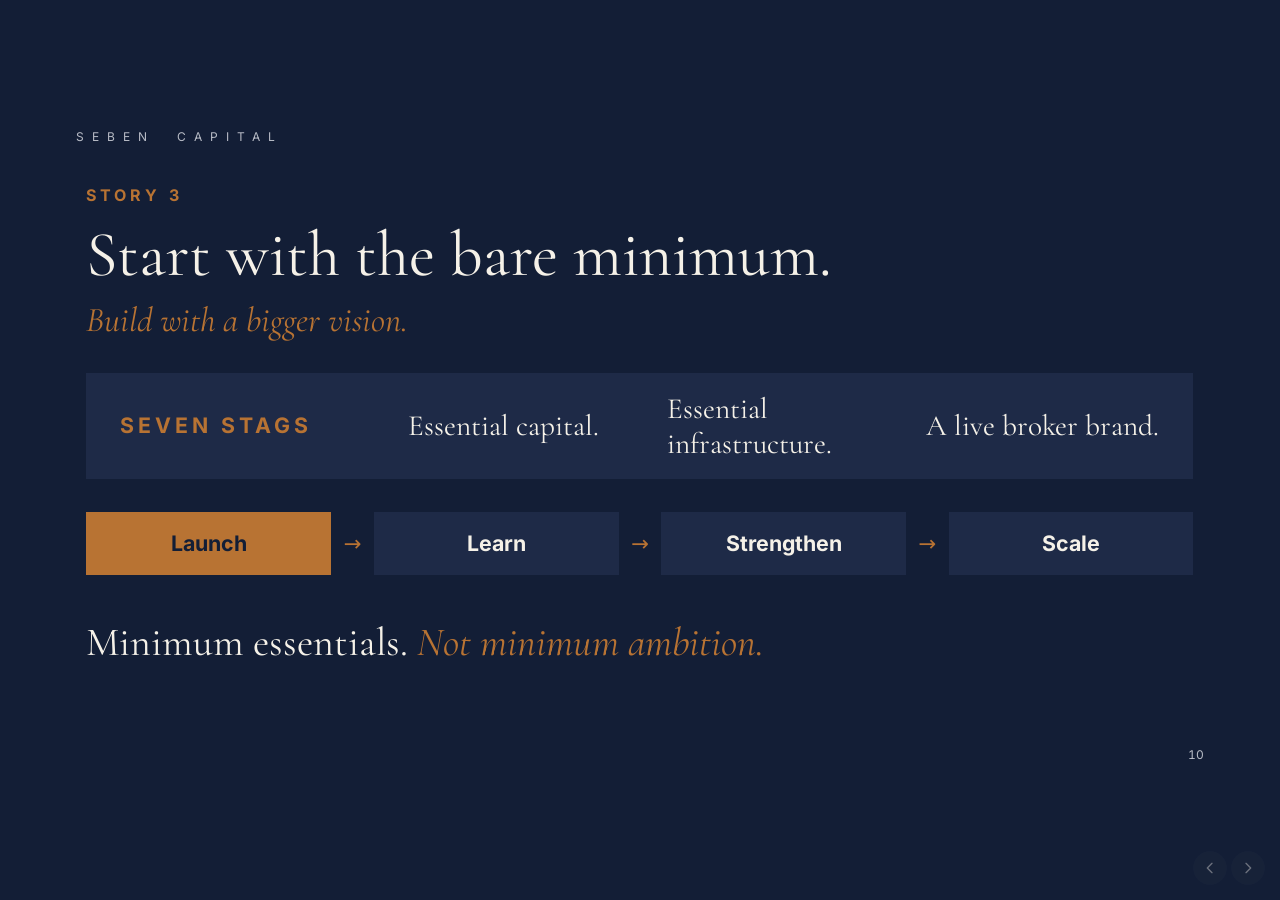
==== 10.html @ 548463ee "Seben Capital BNI site" ====
<!DOCTYPE html>
<html lang="en">
<head>
<meta charset="utf-8">
<meta name="viewport" content="width=device-width, initial-scale=1, viewport-fit=cover">
<title>Seben Capital — 10</title>
<meta name="theme-color" content="#131E36">
<link rel="preload" href="assets/fonts/CormorantGaramond-normal-400-latin.woff2" as="font" type="font/woff2" crossorigin>
<link rel="stylesheet" href="assets/fonts.css">
<link rel="stylesheet" href="assets/css/style.css">
</head>
<body class="s10" data-prev="09.html" data-next="11.html">
<main class="stage">
<div class="el in pre kick" style="--n:12;--l:6.7502%;--t:12.6667%;--w:45.0011%;--h:4.0000%;text-align:left;--a:center;letter-spacing:0.250em"><p><span style="color:#B87333;font-weight:700">STORY 3</span></p></div>
<div class="el cg head" style="--n:48;--l:6.7502%;--t:17.3333%;--w:86.4772%;--h:11.3333%;text-align:left;--a:center"><p><span style="color:#F5F1E8">Start with the bare minimum.</span></p></div>
<div class="el cg sub" style="--n:26;--l:6.7502%;--t:28.6667%;--w:86.4772%;--h:6.6667%;text-align:left;--a:center"><p><span style="color:#B87333;font-style:italic">Build with a bigger vision.</span></p></div>
<div class="panel" style="--l:6.7502%;--t:39.3333%;--w:86.4772%;--h:14.6667%;background:#1E2A47"><div class="el in plabel pre" style="--n:16;--l:3.0356%;--t:0.0000%;--w:25.1518%;--h:100.0000%;text-align:left;--a:center;letter-spacing:0.188em"><p><span style="color:#B87333;font-weight:700">SEVEN STAGS</span></p></div><div class="el cg item" style="--n:22;--l:29.0546%;--t:0.0000%;--w:22.5499%;--h:100.0000%;text-align:left;--a:center"><p><span style="color:#F5F1E8">Essential capital.</span></p></div><div class="el cg item" style="--n:22;--l:52.4718%;--t:0.0000%;--w:22.5499%;--h:100.0000%;text-align:left;--a:center"><p><span style="color:#F5F1E8">Essential infrastructure.</span></p></div><div class="el cg item" style="--n:22;--l:75.8890%;--t:0.0000%;--w:22.5499%;--h:100.0000%;text-align:left;--a:center"><p><span style="color:#F5F1E8">A live broker brand.</span></p></div></div>
<div class="steps"><div class="el in step on" style="--n:16;--l:6.7502%;--t:58.6667%;--w:19.1255%;--h:8.6667%;text-align:center;--a:center;background:#B87333"><p><span style="color:#131E36;font-weight:700">Launch</span></p></div><div class="el in arr" style="--n:16;--l:25.8756%;--t:58.6667%;--w:3.3251%;--h:8.6667%;text-align:center;--a:center"><p><span style="color:#B87333">→</span></p></div><div class="el in step" style="--n:16;--l:29.2007%;--t:58.6667%;--w:19.1255%;--h:8.6667%;text-align:center;--a:center;background:#1E2A47"><p><span style="color:#F5F1E8;font-weight:700">Learn</span></p></div><div class="el in arr" style="--n:16;--l:48.3262%;--t:58.6667%;--w:3.3251%;--h:8.6667%;text-align:center;--a:center"><p><span style="color:#B87333">→</span></p></div><div class="el in step" style="--n:16;--l:51.6513%;--t:58.6667%;--w:19.1255%;--h:8.6667%;text-align:center;--a:center;background:#1E2A47"><p><span style="color:#F5F1E8;font-weight:700">Strengthen</span></p></div><div class="el in arr" style="--n:16;--l:70.7768%;--t:58.6667%;--w:3.3251%;--h:8.6667%;text-align:center;--a:center"><p><span style="color:#B87333">→</span></p></div><div class="el in step" style="--n:16;--l:74.1019%;--t:58.6667%;--w:19.1255%;--h:8.6667%;text-align:center;--a:center;background:#1E2A47"><p><span style="color:#F5F1E8;font-weight:700">Scale</span></p></div></div>
<div class="el cg close" style="--n:30;--l:6.7502%;--t:72.6667%;--w:86.4772%;--h:8.0000%;text-align:left;--a:center"><p><span style="color:#F5F1E8">Minimum essentials. </span><span style="color:#B87333;font-style:italic">Not minimum ambition.</span></p></div>
<div class="el in mark pre" style="--n:9;--l:5.9251%;--t:5.6000%;--w:30.0008%;--h:4.0000%;text-align:left;--a:start;letter-spacing:0.667em"><p><span style="color:#B8BCC6">SEBEN  CAPITAL</span></p></div><div class="el in pg" style="--n:9;--l:86.5522%;--t:91.3333%;--w:7.5002%;--h:4.0000%;text-align:right;--a:start"><p><span style="color:#B8BCC6">10</span></p></div>
</main>
<nav class="nav" aria-label="Slide navigation"><a class="prev" href="09.html" aria-label="Previous slide"><svg viewBox="0 0 24 24" aria-hidden="true"><path d="M15 5l-7 7 7 7"/></svg></a><a class="next" href="11.html" aria-label="Next slide"><svg viewBox="0 0 24 24" aria-hidden="true"><path d="M9 5l7 7-7 7"/></svg></a></nav>
<script src="assets/js/nav.js"></script>
</body>
</html>
---- assets/fonts.css ----
@font-face {
  font-family: 'Cormorant Garamond';
  font-style: italic;
  font-weight: 400;
  font-display: swap;
  src: url(fonts/CormorantGaramond-italic-400-latin-ext.woff2) format('woff2');
  unicode-range: U+0100-02BA, U+02BD-02C5, U+02C7-02CC, U+02CE-02D7, U+02DD-02FF, U+0304, U+0308, U+0329, U+1D00-1DBF, U+1E00-1E9F, U+1EF2-1EFF, U+2020, U+20A0-20AB, U+20AD-20C4, U+2113, U+2C60-2C7F, U+A720-A7FF;
}
@font-face {
  font-family: 'Cormorant Garamond';
  font-style: italic;
  font-weight: 400;
  font-display: swap;
  src: url(fonts/CormorantGaramond-italic-400-latin.woff2) format('woff2');
  unicode-range: U+0000-00FF, U+0131, U+0152-0153, U+02BB-02BC, U+02C6, U+02DA, U+02DC, U+0304, U+0308, U+0329, U+2000-206F, U+20AC, U+2122, U+2191, U+2193, U+2212, U+2215, U+FEFF, U+FFFD;
}
@font-face {
  font-family: 'Cormorant Garamond';
  font-style: normal;
  font-weight: 400;
  font-display: swap;
  src: url(fonts/CormorantGaramond-normal-400-latin-ext.woff2) format('woff2');
  unicode-range: U+0100-02BA, U+02BD-02C5, U+02C7-02CC, U+02CE-02D7, U+02DD-02FF, U+0304, U+0308, U+0329, U+1D00-1DBF, U+1E00-1E9F, U+1EF2-1EFF, U+2020, U+20A0-20AB, U+20AD-20C4, U+2113, U+2C60-2C7F, U+A720-A7FF;
}
@font-face {
  font-family: 'Cormorant Garamond';
  font-style: normal;
  font-weight: 400;
  font-display: swap;
  src: url(fonts/CormorantGaramond-normal-400-latin.woff2) format('woff2');
  unicode-range: U+0000-00FF, U+0131, U+0152-0153, U+02BB-02BC, U+02C6, U+02DA, U+02DC, U+0304, U+0308, U+0329, U+2000-206F, U+20AC, U+2122, U+2191, U+2193, U+2212, U+2215, U+FEFF, U+FFFD;
}
@font-face {
  font-family: 'Inter';
  font-style: normal;
  font-weight: 400;
  font-display: swap;
  src: url(fonts/Inter-normal-400-latin-ext.woff2) format('woff2');
  unicode-range: U+0100-02BA, U+02BD-02C5, U+02C7-02CC, U+02CE-02D7, U+02DD-02FF, U+0304, U+0308, U+0329, U+1D00-1DBF, U+1E00-1E9F, U+1EF2-1EFF, U+2020, U+20A0-20AB, U+20AD-20C4, U+2113, U+2C60-2C7F, U+A720-A7FF;
}
@font-face {
  font-family: 'Inter';
  font-style: normal;
  font-weight: 400;
  font-display: swap;
  src: url(fonts/Inter-normal-400-latin.woff2) format('woff2');
  unicode-range: U+0000-00FF, U+0131, U+0152-0153, U+02BB-02BC, U+02C6, U+02DA, U+02DC, U+0304, U+0308, U+0329, U+2000-206F, U+20AC, U+2122, U+2191, U+2193, U+2212, U+2215, U+FEFF, U+FFFD;
}
@font-face {
  font-family: 'Inter';
  font-style: normal;
  font-weight: 700;
  font-display: swap;
  src: url(fonts/Inter-normal-700-latin-ext.woff2) format('woff2');
  unicode-range: U+0100-02BA, U+02BD-02C5, U+02C7-02CC, U+02CE-02D7, U+02DD-02FF, U+0304, U+0308, U+0329, U+1D00-1DBF, U+1E00-1E9F, U+1EF2-1EFF, U+2020, U+20A0-20AB, U+20AD-20C4, U+2113, U+2C60-2C7F, U+A720-A7FF;
}
@font-face {
  font-family: 'Inter';
  font-style: normal;
  font-weight: 700;
  font-display: swap;
  src: url(fonts/Inter-normal-700-latin.woff2) format('woff2');
  unicode-range: U+0000-00FF, U+0131, U+0152-0153, U+02BB-02BC, U+02C6, U+02DA, U+02DC, U+0304, U+0308, U+0329, U+2000-206F, U+20AC, U+2122, U+2191, U+2193, U+2212, U+2215, U+FEFF, U+FFFD;
}
---- assets/css/style.css ----
:root{
  --navy:#131E36; --ivory:#F5F1E8; --copper:#B87333; --grey:#B8BCC6;
  --u:min(1vw,1.77778vh);           /* 1u = 1% of a 16:9 stage that fits the viewport */
  --pt:calc(var(--u) / 9.6);        /* 1 pptx point */
}
*{box-sizing:border-box}
html,body{margin:0;min-height:100%;background:var(--navy);color:var(--ivory)}
body{
  font-family:'Inter',system-ui,sans-serif;
  font-variant-numeric:lining-nums;font-feature-settings:"lnum" 1;
  -webkit-font-smoothing:antialiased;text-rendering:optimizeLegibility;
  min-height:100vh;min-height:100dvh;overflow-x:hidden;
  display:grid;place-items:center;
  animation:fadein .5s ease both;
}
html.leaving body{opacity:0;transition:opacity .25s ease}
@keyframes fadein{from{opacity:0}to{opacity:1}}
@media (prefers-reduced-motion:reduce){body{animation:none}html.leaving body{transition:none}}

.stage{position:relative;width:calc(var(--u)*100);height:calc(var(--u)*56.25);overflow:hidden}
.cg{font-family:'Cormorant Garamond',Georgia,serif}
.in{font-family:'Inter',system-ui,sans-serif}
.pre{white-space:pre-wrap}

/* text frames: absolute, positioned in % of the stage exactly as in the deck */
.el{
  font-size:calc(var(--pt)*var(--n));line-height:1.2;
  display:flex;flex-direction:column;justify-content:var(--a,flex-start);
  margin:0;
}
.el p{margin:0}
.el p + p{margin-top:var(--pa,0)}
.stage > .el,.panel > .el,.steps > .el{position:absolute;left:var(--l);top:var(--t);width:var(--w);height:var(--h)}

/* mark + page number */
.mark,.pg{color:var(--grey)}
.pg{font-variant-numeric:lining-nums tabular-nums}

/* lines / ornaments */
.ln{position:absolute;left:var(--l);top:var(--t);background:var(--c);pointer-events:none}
.ln.v{width:var(--lw);height:var(--h);transform:translateX(-50%)}
.ln:not(.v){width:var(--w);height:var(--lw);transform:translateY(-50%)}
.dia{position:absolute;left:var(--l);top:var(--t);width:calc(var(--u)*.75);height:calc(var(--u)*.75);
  transform:translate(-50%,-50%);background:var(--copper);opacity:.9;clip-path:polygon(50% 0,100% 50%,50% 100%,0 50%)}

/* slide 1 */
.logo{position:absolute;left:27.5%;top:23.33%;width:45%;height:auto;display:block}
.orn{position:absolute;left:27.5%;top:48.67%;width:45%;height:1.87%;display:flex;align-items:center;justify-content:space-between}
.orn span{flex:1;height:1px;background:var(--copper)}
.orn i{flex:none;width:calc(var(--u)*1.05);height:calc(var(--u)*1.05);margin:0 .5%;background:var(--copper);clip-path:polygon(50% 0,100% 50%,50% 100%,0 50%)}

/* slide 7 chart */
.row{position:absolute;left:6.7501%;width:86.4796%;top:var(--t);height:var(--h);display:grid;grid-template-columns:29.49% 1fr;align-items:center}
.row .el{position:static;white-space:nowrap;height:auto}
.rlab{width:auto;color:#D5D8DF}
.row .trk{display:flex;align-items:center;min-width:0}
.bar{display:block;flex:none;height:calc(var(--u)*2.4);width:calc(var(--v)/45*76.26%)}
.rval{margin-left:calc(var(--u)*.9)}
.hl .rlab,.tot .rlab{color:var(--ivory)}

/* slide 10 */
.panel{position:absolute;left:var(--l);top:var(--t);width:var(--w);height:var(--h)}
.steps{display:contents}
.step{text-align:center;justify-content:center}
.arr{justify-content:center}

/* slide 12 */
.stat{position:absolute;left:var(--l);top:var(--t);width:var(--w)}
.stat .el{position:static}
.stat .sv{height:calc(var(--u)*7.875)}
.stat .sl{height:calc(var(--u)*4.5)}
.meter{position:absolute;left:var(--l);top:var(--t);width:var(--w)}
.track{height:calc(var(--u)*1.05);background:#2C3A5C}
.track b{display:block;height:100%;background:var(--copper)}
.mlabels{position:relative;height:calc(var(--u)*2.25);margin-top:calc(var(--u)*.68)}
.mlabels .el{position:absolute;top:0;width:auto;white-space:nowrap;text-align:right}
.flab{right:calc(100% - var(--p))}
.tlab{right:0}

/* slide 13 */
.crule{position:absolute;left:45.5%;top:63.33%;width:9%;height:0;border-top:1.5px solid var(--copper)}

/* nav */
.nav{position:fixed;right:max(12px,1.2vw);bottom:max(12px,1.2vw);display:flex;gap:4px;z-index:5}
.nav a{display:grid;place-items:center;width:34px;height:34px;border-radius:50%;
  background:rgba(245,241,232,.05);opacity:.4;transition:opacity .2s,background .2s;-webkit-tap-highlight-color:transparent}
.nav a:hover,.nav a:focus-visible{opacity:.9;background:rgba(245,241,232,.12);outline:none}
.nav a[hidden]{display:none}
.nav svg{width:16px;height:16px;fill:none;stroke:var(--ivory);stroke-width:2;stroke-linecap:round;stroke-linejoin:round}

/* ---------- portrait / phone: flow layout ---------- */
@media (max-width:700px),(max-aspect-ratio:4/5){
  :root{--u:1vw;--pt:calc(1vw / 9.6 * 1.7)}
  body{display:block}
  .stage{width:100%;height:auto;min-height:100vh;min-height:100dvh;overflow:hidden;
    display:flex;flex-direction:column;justify-content:center;align-items:stretch;gap:5vw;
    padding:20vw 7vw 26vw}
  .stage > .el,.panel > .el,.steps > .el{position:static;width:auto;height:auto;font-size:max(11px,calc(var(--pt)*var(--n)))}
  .el{justify-content:flex-start}
  .mark,.pg{position:absolute !important;font-size:max(10px,calc(var(--pt)*var(--n))) !important}
  .mark{left:7vw;top:7vw}
  .mark{letter-spacing:.5em !important}
  .pg{right:calc(7vw + 84px);bottom:calc(max(12px,1.2vw) + 11px);left:auto !important;top:auto !important;width:auto !important}
  .nav a{width:40px;height:40px}
  .stmt{font-size:12.5vw !important;line-height:1.08;text-wrap:balance;text-align:center}
  .stmt p{text-wrap:balance}
  .foot{margin-top:4vw}
  .head{text-wrap:balance}

  /* 1 */
  .s01 .stage{align-items:center;gap:6vw}
  .logo,.orn{position:static}
  .logo{width:78vw}
  .orn{width:60vw;height:12px}
  .kick{letter-spacing:.3em !important}
  .s01 .kick{font-size:2.75vw !important;letter-spacing:.26em !important;text-align:center}
  .s01 .tag{font-size:7.4vw !important;text-align:center}
  .s01 .founder{font-size:3.6vw !important;text-align:center;margin-top:8vw}
  /* 3 */
  .res{font-size:17vw !important;text-align:center}
  .s03 .stage{gap:3.5vw}
  /* 4 */
  .s04 .stage{padding-left:15.6vw;padding-right:11vw;gap:4vw}
  .s04 .cg4{font-size:9.4vw !important;text-align:left;line-height:1.12}
  .s04 .kick{letter-spacing:.27em !important}
  .ln,.dia{position:absolute}
  .ln.v{height:var(--h)}
  .s04 .mark{left:7vw}
  /* 7 */
  .s07 .stage{gap:3vw;padding-top:19vw}
  .s07 .head{font-size:6.6vw !important}
  .s07 .clabel{margin-top:3vw}
  .row{position:static;display:block;height:auto}
  .row .el{display:block}
  .rlab{font-size:4vw !important;margin-bottom:1.4vw}
  .rval{font-size:3.6vw !important;margin-left:2.4vw}
  .bar{height:4.4vw;width:calc(var(--v)/45*66%)}
  .s07 .ln{position:static;width:100%;height:1px;transform:none;margin:1vw 0}
  .s07 .close{font-size:6vw !important;margin-top:2vw}
  /* 9 */
  .s09 .lab{margin-top:5vw}
  .s09 .lines{font-size:5.6vw !important}
  .s09 .head{text-align:center;font-size:12vw !important}
  /* 10 */
  .s10 .stage{padding-top:17vw;padding-bottom:21vw;gap:2.4vw}
  .s10 .head{font-size:8.4vw !important}
  .s10 .sub{font-size:6.4vw !important}
  .panel{position:static;height:auto;padding:3.6vw 5vw;display:flex;flex-direction:column;gap:.8vw;margin:1vw 0}
  .plabel{font-size:3.6vw !important}
  .item{font-size:5.2vw !important}
  .steps{display:flex;flex-direction:column;align-items:stretch;gap:0}
  .step{padding:2.4vw 0;font-size:4vw !important}
  .arr{transform:rotate(90deg);font-size:3.4vw !important;line-height:1;padding:.6vw 0}
  .s10 .close{font-size:6.6vw !important;margin-top:1.5vw}
  /* 12 */
  .s12 .stage{gap:2vw}
  .s12 .head{font-size:11vw !important}
  .stat{position:static;width:auto;margin-top:1.5vw}
  .stat .sv{height:auto;font-size:11vw !important;display:block}
  .stat .sl{height:auto;font-size:3.9vw !important;display:block}
  .meter{position:static;width:auto;margin:4vw 0 2vw}
  .track{height:2.2vw}
  .mlabels{height:7vw;margin-top:2vw}
  .mlabels .el{font-size:3.2vw !important}
  .s12 .close{font-size:6.4vw !important;margin-top:3vw}
  .s12 .foot{margin-top:3vw}
  /* 13 */
  .s13 .stmt{font-size:17vw !important}
  .crule{position:static;width:24vw;margin:0 auto}
  .s13 .stage{gap:7vw}
}
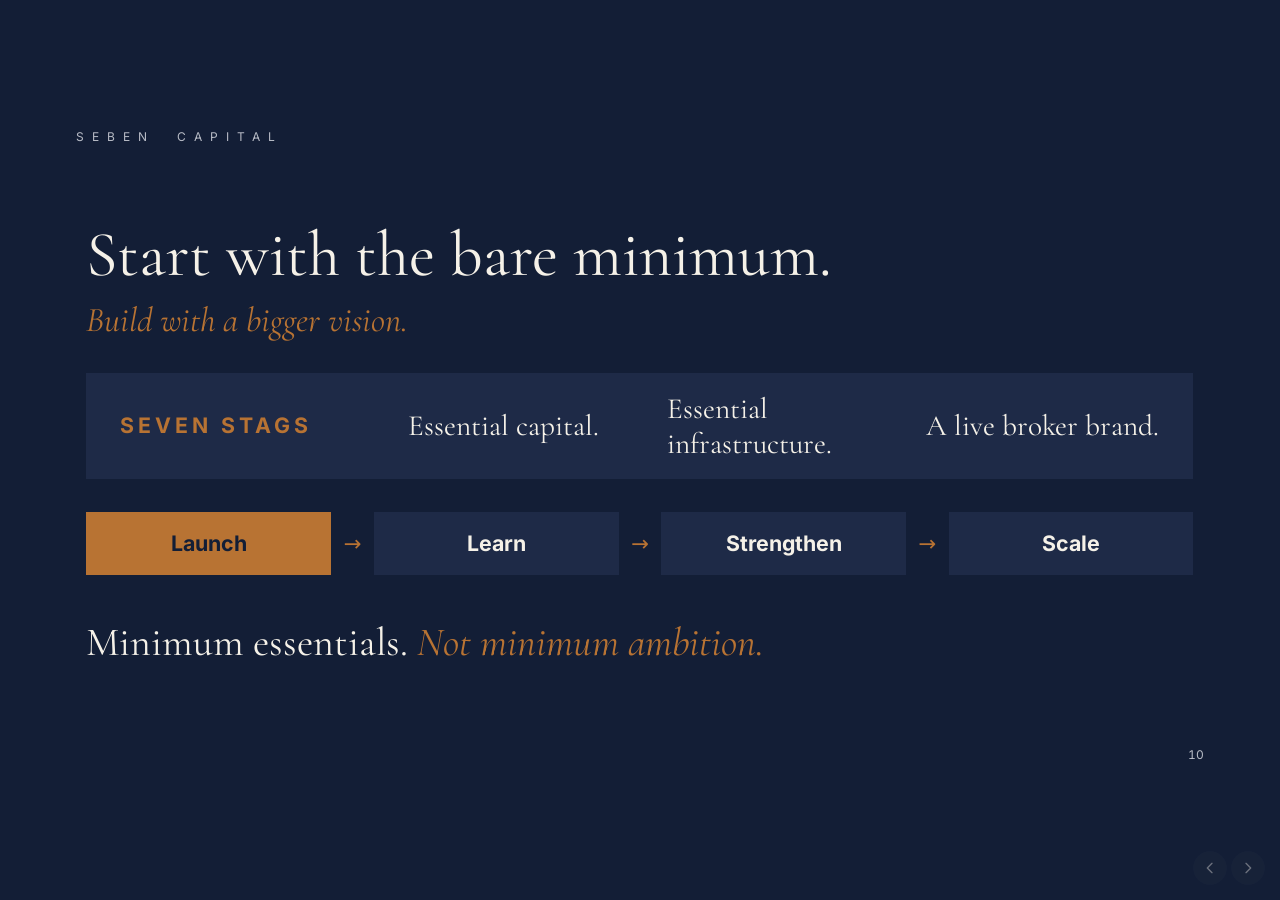
==== commit e8e6e280: "Slide 10: remove Story 3 label" ====
--- a/10.html
+++ b/10.html
@@ -11,7 +11,6 @@
 </head>
 <body class="s10" data-prev="09.html" data-next="11.html">
 <main class="stage">
-<div class="el in pre kick" style="--n:12;--l:6.7502%;--t:12.6667%;--w:45.0011%;--h:4.0000%;text-align:left;--a:center;letter-spacing:0.250em"><p><span style="color:#B87333;font-weight:700">STORY 3</span></p></div>
 <div class="el cg head" style="--n:48;--l:6.7502%;--t:17.3333%;--w:86.4772%;--h:11.3333%;text-align:left;--a:center"><p><span style="color:#F5F1E8">Start with the bare minimum.</span></p></div>
 <div class="el cg sub" style="--n:26;--l:6.7502%;--t:28.6667%;--w:86.4772%;--h:6.6667%;text-align:left;--a:center"><p><span style="color:#B87333;font-style:italic">Build with a bigger vision.</span></p></div>
 <div class="panel" style="--l:6.7502%;--t:39.3333%;--w:86.4772%;--h:14.6667%;background:#1E2A47"><div class="el in plabel pre" style="--n:16;--l:3.0356%;--t:0.0000%;--w:25.1518%;--h:100.0000%;text-align:left;--a:center;letter-spacing:0.188em"><p><span style="color:#B87333;font-weight:700">SEVEN STAGS</span></p></div><div class="el cg item" style="--n:22;--l:29.0546%;--t:0.0000%;--w:22.5499%;--h:100.0000%;text-align:left;--a:center"><p><span style="color:#F5F1E8">Essential capital.</span></p></div><div class="el cg item" style="--n:22;--l:52.4718%;--t:0.0000%;--w:22.5499%;--h:100.0000%;text-align:left;--a:center"><p><span style="color:#F5F1E8">Essential infrastructure.</span></p></div><div class="el cg item" style="--n:22;--l:75.8890%;--t:0.0000%;--w:22.5499%;--h:100.0000%;text-align:left;--a:center"><p><span style="color:#F5F1E8">A live broker brand.</span></p></div></div>
